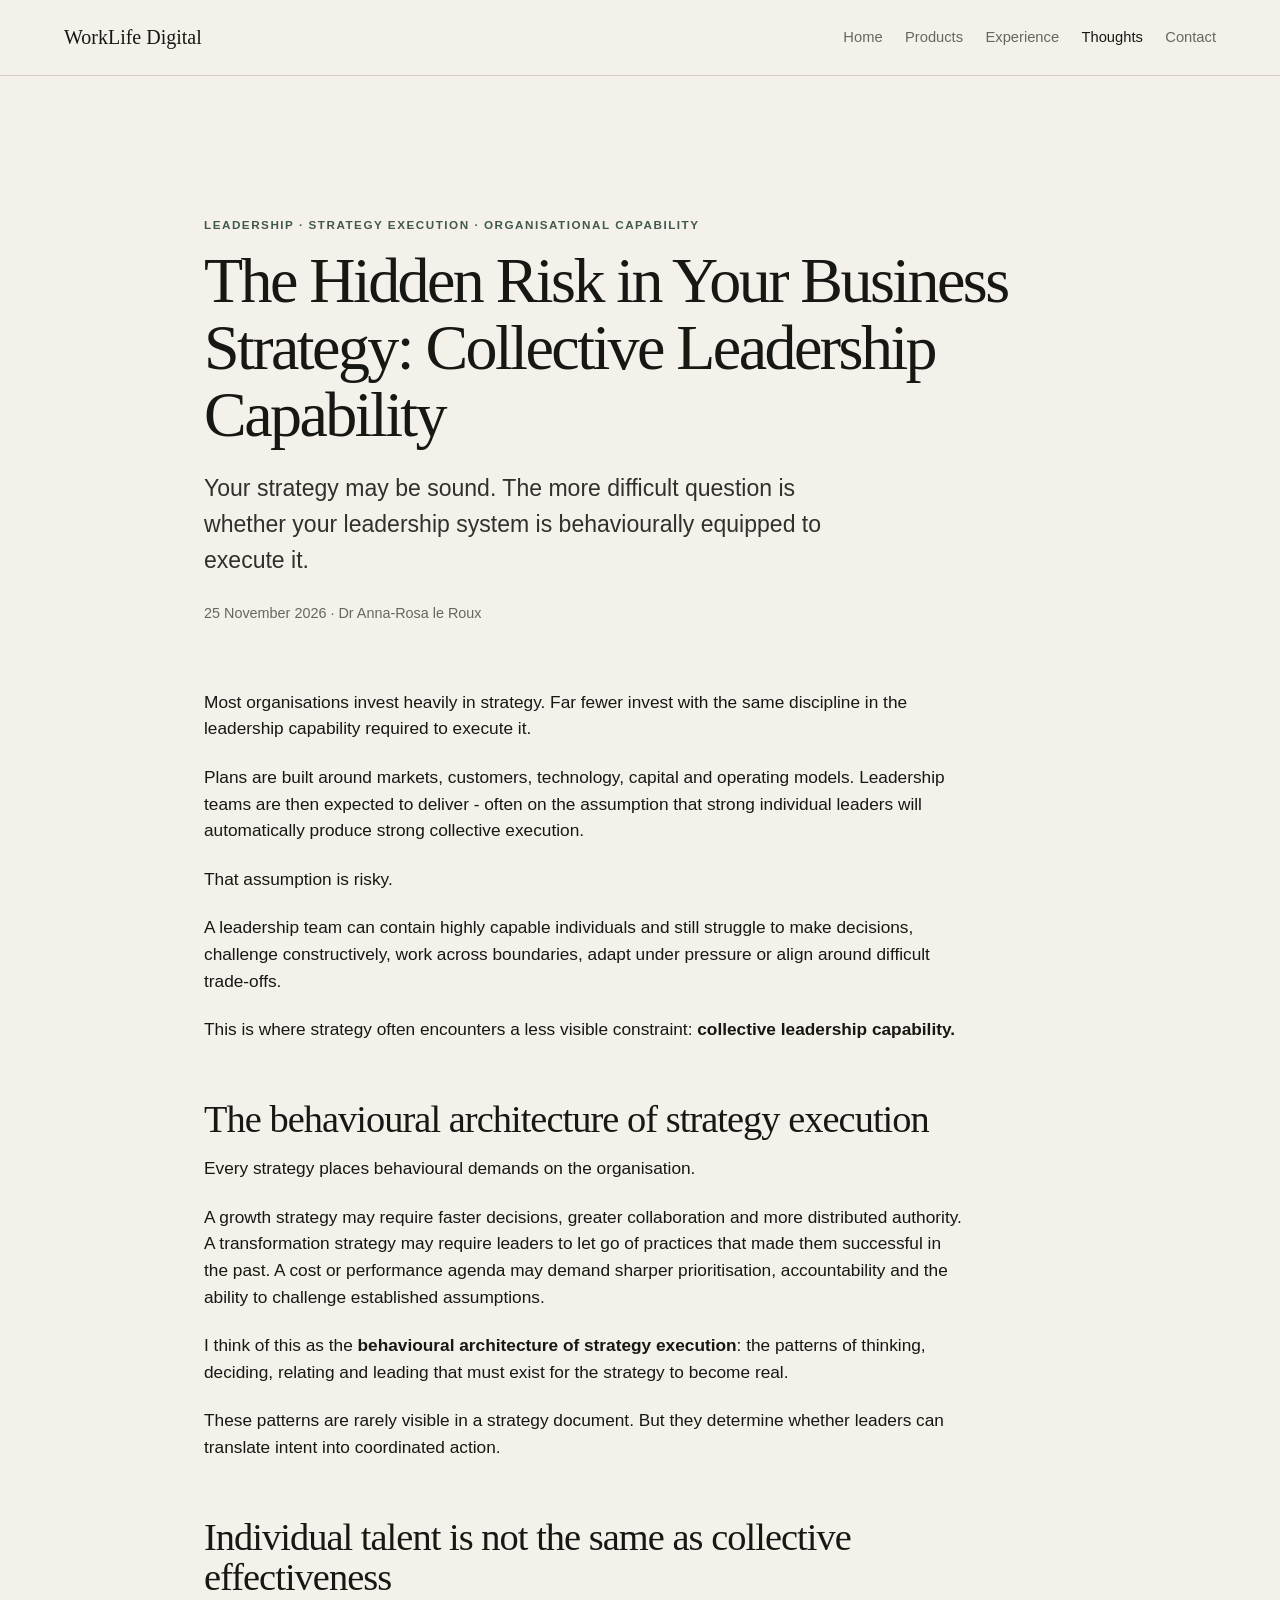
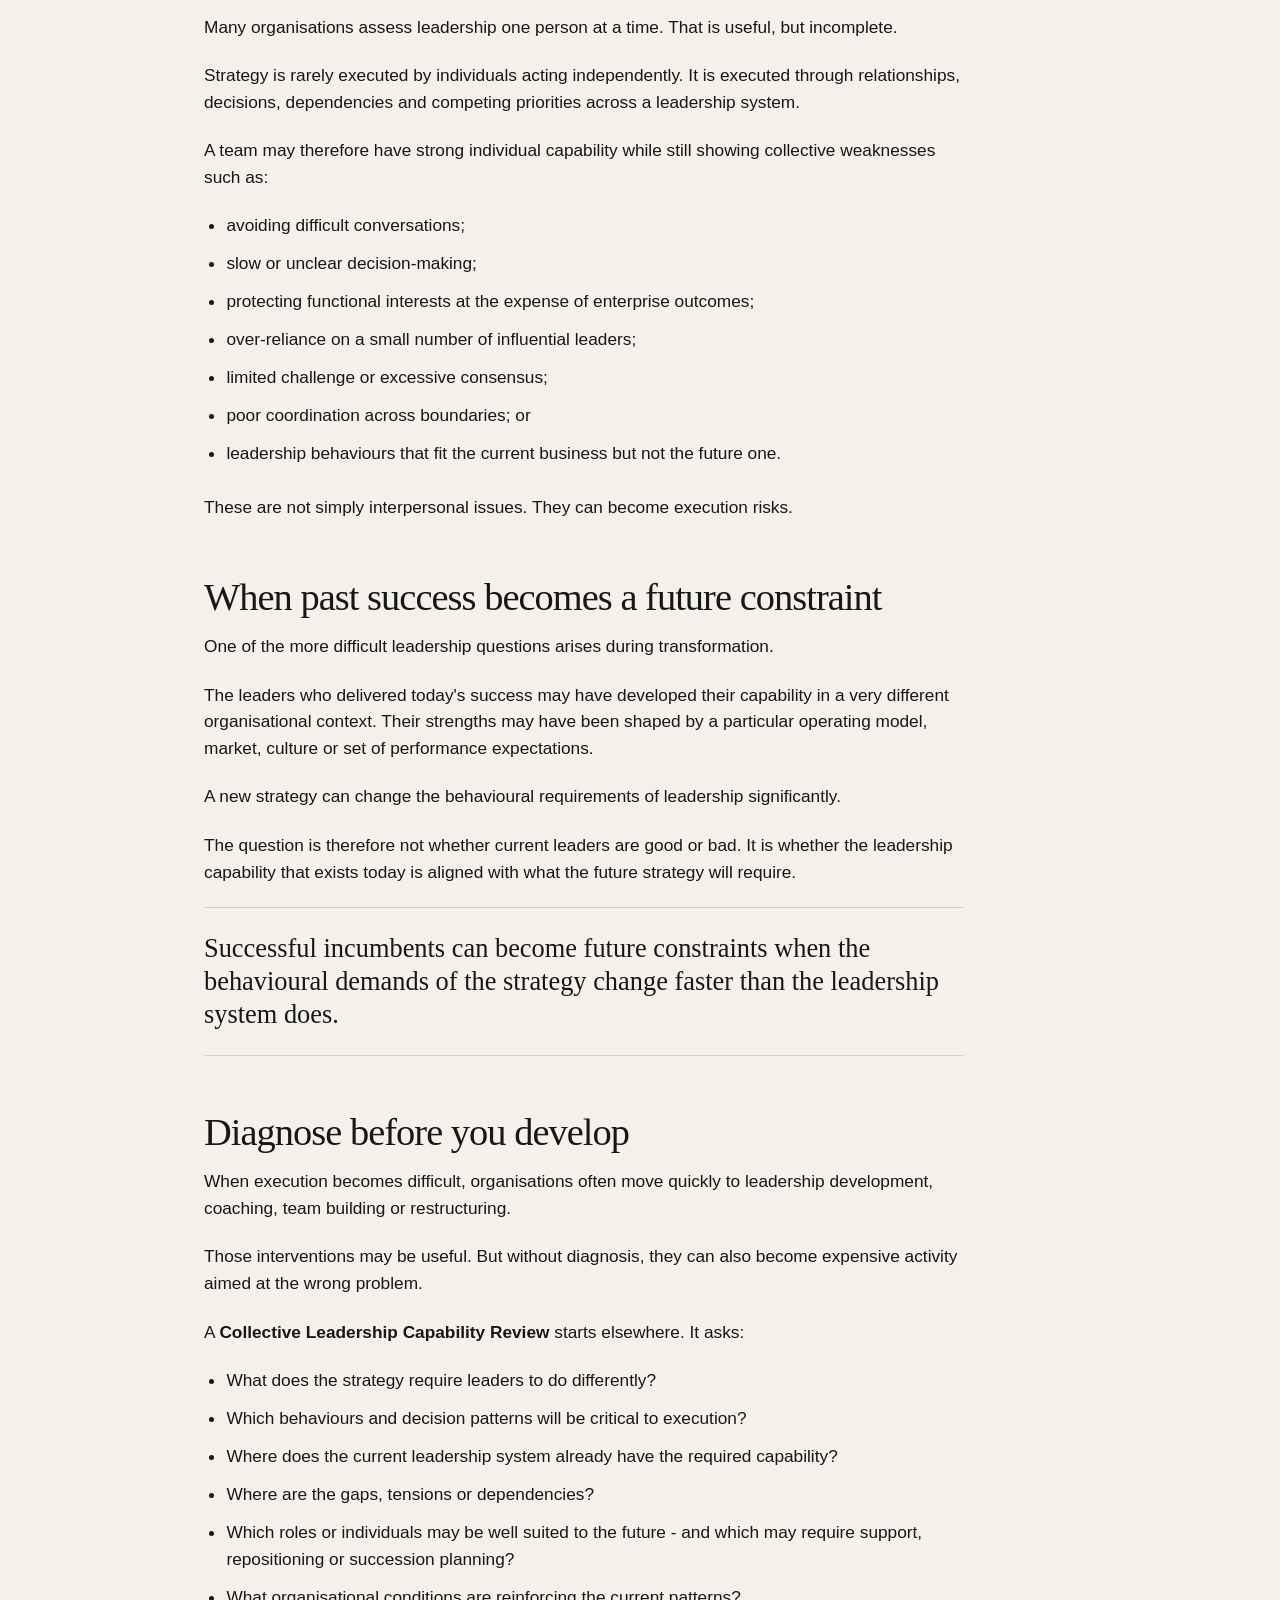
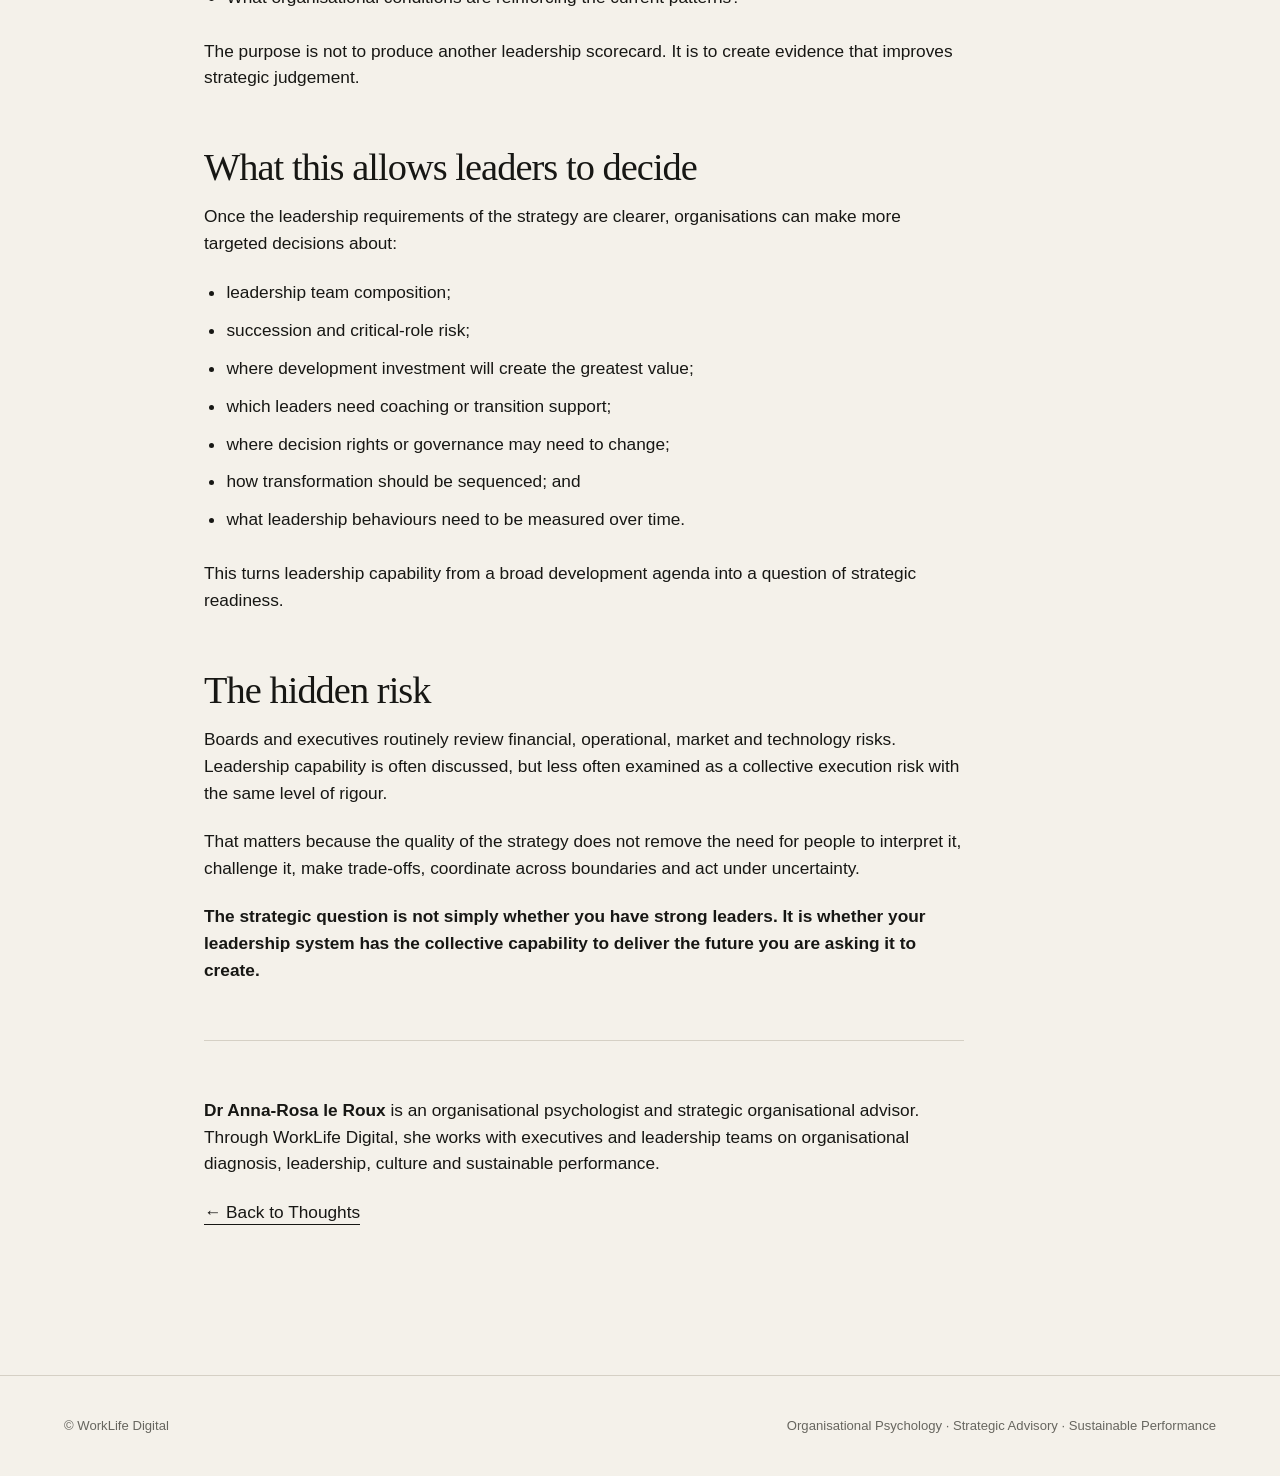
==== collective-leadership-capability.html @ aaa48ad4 "Publish collective leadership capability article" ====
<!doctype html>
<html lang="en">
<head>
  <meta charset="utf-8">
  <meta name="viewport" content="width=device-width,initial-scale=1">
  <meta name="description" content="Why collective leadership capability is a hidden risk in strategy execution, and how leaders can diagnose behavioural readiness before investing in interventions.">
  <title>The Hidden Risk in Your Business Strategy: Collective Leadership Capability | WorkLife Digital</title>
  <link rel="stylesheet" href="styles.css?v=20261003-3">
</head>
<body>
<header class="site-header"><a class="brand" href="index.html">WorkLife Digital</a><nav aria-label="Primary"><a href="index.html">Home</a><a href="products.html">Products</a><a href="references.html">Experience</a><a class="active" href="thoughts.html">Thoughts</a><a href="contact.html">Contact</a></nav></header>

<main>
<article class="article-page">
  <header class="article-header">
    <p class="eyebrow">Leadership · Strategy Execution · Organisational Capability</p>
    <h1>The Hidden Risk in Your Business Strategy: Collective Leadership Capability</h1>
    <p class="lead">Your strategy may be sound. The more difficult question is whether your leadership system is behaviourally equipped to execute it.</p>
    <p class="article-meta">25 November 2026 · Dr Anna-Rosa le Roux</p>
  </header>

  <div class="article-body">
    <p>Most organisations invest heavily in strategy. Far fewer invest with the same discipline in the leadership capability required to execute it.</p>

    <p>Plans are built around markets, customers, technology, capital and operating models. Leadership teams are then expected to deliver - often on the assumption that strong individual leaders will automatically produce strong collective execution.</p>

    <p>That assumption is risky.</p>

    <p>A leadership team can contain highly capable individuals and still struggle to make decisions, challenge constructively, work across boundaries, adapt under pressure or align around difficult trade-offs.</p>

    <p>This is where strategy often encounters a less visible constraint: <strong>collective leadership capability.</strong></p>

    <h2>The behavioural architecture of strategy execution</h2>

    <p>Every strategy places behavioural demands on the organisation.</p>

    <p>A growth strategy may require faster decisions, greater collaboration and more distributed authority. A transformation strategy may require leaders to let go of practices that made them successful in the past. A cost or performance agenda may demand sharper prioritisation, accountability and the ability to challenge established assumptions.</p>

    <p>I think of this as the <strong>behavioural architecture of strategy execution</strong>: the patterns of thinking, deciding, relating and leading that must exist for the strategy to become real.</p>

    <p>These patterns are rarely visible in a strategy document. But they determine whether leaders can translate intent into coordinated action.</p>

    <h2>Individual talent is not the same as collective effectiveness</h2>

    <p>Many organisations assess leadership one person at a time. That is useful, but incomplete.</p>

    <p>Strategy is rarely executed by individuals acting independently. It is executed through relationships, decisions, dependencies and competing priorities across a leadership system.</p>

    <p>A team may therefore have strong individual capability while still showing collective weaknesses such as:</p>

    <ul>
      <li>avoiding difficult conversations;</li>
      <li>slow or unclear decision-making;</li>
      <li>protecting functional interests at the expense of enterprise outcomes;</li>
      <li>over-reliance on a small number of influential leaders;</li>
      <li>limited challenge or excessive consensus;</li>
      <li>poor coordination across boundaries; or</li>
      <li>leadership behaviours that fit the current business but not the future one.</li>
    </ul>

    <p>These are not simply interpersonal issues. They can become execution risks.</p>

    <h2>When past success becomes a future constraint</h2>

    <p>One of the more difficult leadership questions arises during transformation.</p>

    <p>The leaders who delivered today's success may have developed their capability in a very different organisational context. Their strengths may have been shaped by a particular operating model, market, culture or set of performance expectations.</p>

    <p>A new strategy can change the behavioural requirements of leadership significantly.</p>

    <p>The question is therefore not whether current leaders are good or bad. It is whether the leadership capability that exists today is aligned with what the future strategy will require.</p>

    <p class="pull-quote">Successful incumbents can become future constraints when the behavioural demands of the strategy change faster than the leadership system does.</p>

    <h2>Diagnose before you develop</h2>

    <p>When execution becomes difficult, organisations often move quickly to leadership development, coaching, team building or restructuring.</p>

    <p>Those interventions may be useful. But without diagnosis, they can also become expensive activity aimed at the wrong problem.</p>

    <p>A <strong>Collective Leadership Capability Review</strong> starts elsewhere. It asks:</p>

    <ul>
      <li>What does the strategy require leaders to do differently?</li>
      <li>Which behaviours and decision patterns will be critical to execution?</li>
      <li>Where does the current leadership system already have the required capability?</li>
      <li>Where are the gaps, tensions or dependencies?</li>
      <li>Which roles or individuals may be well suited to the future - and which may require support, repositioning or succession planning?</li>
      <li>What organisational conditions are reinforcing the current patterns?</li>
    </ul>

    <p>The purpose is not to produce another leadership scorecard. It is to create evidence that improves strategic judgement.</p>

    <h2>What this allows leaders to decide</h2>

    <p>Once the leadership requirements of the strategy are clearer, organisations can make more targeted decisions about:</p>

    <ul>
      <li>leadership team composition;</li>
      <li>succession and critical-role risk;</li>
      <li>where development investment will create the greatest value;</li>
      <li>which leaders need coaching or transition support;</li>
      <li>where decision rights or governance may need to change;</li>
      <li>how transformation should be sequenced; and</li>
      <li>what leadership behaviours need to be measured over time.</li>
    </ul>

    <p>This turns leadership capability from a broad development agenda into a question of strategic readiness.</p>

    <h2>The hidden risk</h2>

    <p>Boards and executives routinely review financial, operational, market and technology risks. Leadership capability is often discussed, but less often examined as a collective execution risk with the same level of rigour.</p>

    <p>That matters because the quality of the strategy does not remove the need for people to interpret it, challenge it, make trade-offs, coordinate across boundaries and act under uncertainty.</p>

    <p><strong>The strategic question is not simply whether you have strong leaders. It is whether your leadership system has the collective capability to deliver the future you are asking it to create.</strong></p>

    <hr>

    <p><strong>Dr Anna-Rosa le Roux</strong> is an organisational psychologist and strategic organisational advisor. Through WorkLife Digital, she works with executives and leadership teams on organisational diagnosis, leadership, culture and sustainable performance.</p>

    <p><a class="text-link" href="thoughts.html">← Back to Thoughts</a></p>
  </div>
</article>
</main>

<footer><span>© WorkLife Digital</span><span>Organisational Psychology · Strategic Advisory · Sustainable Performance</span></footer>
</body>
</html>
---- styles.css ----
:root{
  --paper:#f4f1ea;
  --ink:#171714;
  --muted:#67665f;
  --line:#d5d0c5;
  --accent:#42584d;
  --white:#fff;
}
*{box-sizing:border-box}
html{scroll-behavior:smooth}
body{margin:0;background:var(--paper);color:var(--ink);font-family:Arial,Helvetica,sans-serif;line-height:1.55}
a{color:inherit}
.site-header{height:76px;display:flex;align-items:center;justify-content:space-between;padding:0 5vw;border-bottom:1px solid var(--line);position:sticky;top:0;background:rgba(244,241,234,.96);backdrop-filter:blur(10px);z-index:10}
.brand{text-decoration:none;font-family:Georgia,"Times New Roman",serif;font-size:1.25rem}
nav{display:flex;gap:1.4rem}
nav a{text-decoration:none;color:var(--muted);font-size:.92rem}
nav a.active,nav a:hover{color:var(--ink)}
main{max-width:1440px;margin:auto}
.hero{min-height:72vh;display:grid;grid-template-columns:1.05fr .95fr}
.hero-copy{padding:10vw 7vw 8vw 5vw;display:flex;flex-direction:column;justify-content:center}
.hero-image{min-height:560px;overflow:hidden;background:#e8e4da}.hero-image img{width:100%;height:100%;min-height:560px;display:block;object-fit:cover;object-position:center}
h1,h2,h3{font-family:Georgia,"Times New Roman",serif;font-weight:400;line-height:1.05;margin:.2em 0}
h1{font-size:clamp(3rem,6vw,6.3rem);letter-spacing:-.04em}
h2{font-size:clamp(2rem,4vw,4rem);letter-spacing:-.025em}
h3{font-size:1.6rem}
.eyebrow{text-transform:uppercase;letter-spacing:.13em;font-size:.73rem;font-weight:700;color:var(--accent)}
.lead{font-size:clamp(1.1rem,1.8vw,1.45rem);max-width:42rem;color:#30302c}
.lead.small{font-size:1.25rem}
.actions{display:flex;align-items:center;gap:1.6rem;margin-top:2rem}
.button{display:inline-block;text-decoration:none;background:var(--ink);color:var(--white);padding:.9rem 1.25rem;border-radius:2px}
.button.light{background:var(--white);color:var(--ink)}
.text-link{text-decoration:none;border-bottom:1px solid currentColor;padding-bottom:.12rem}
.section{padding:7rem 5vw;border-top:1px solid var(--line)}
.balance,.profile{display:grid;grid-template-columns:1fr 1fr;gap:8vw;align-items:start}
.balance>p,.profile>div:last-child{max-width:42rem;font-size:1.08rem}
.three-up{display:grid;grid-template-columns:repeat(3,1fr);gap:0;padding-top:0}
.three-up article{padding:3rem 3rem 1rem 0;border-top:1px solid var(--ink)}
.three-up article+article{padding-left:3rem;border-left:1px solid var(--line)}
.three-up span{font-size:.72rem;color:var(--muted)}
.three-up p{color:var(--muted);max-width:24rem}
.cta{background:var(--accent);color:var(--white);min-height:360px;display:flex;flex-direction:column;align-items:flex-start;justify-content:center}
.cta .eyebrow{color:#dce4df}
.cta h2{max-width:760px;margin-bottom:2rem}
.page-intro{padding:9rem 5vw 5rem;max-width:900px}
.page-intro p:last-child{max-width:700px}
.list{padding:0 5vw 7rem}
.list article{display:grid;grid-template-columns:220px 1fr;gap:2rem;padding:2rem 0;border-top:1px solid var(--line)}
.list article:last-child{border-bottom:1px solid var(--line)}
.list .meta{color:var(--muted);font-size:.9rem}
.product-logo{width:220px;height:auto;display:block;margin:0 0 1rem;background:#fff}
.placeholder{color:var(--muted);font-style:italic}
.contact-card{margin:0 5vw 8rem;padding:4rem;background:var(--white);max-width:760px}
.contact-card p{max-width:580px}
footer{display:flex;justify-content:space-between;gap:2rem;padding:2.5rem 5vw;color:var(--muted);font-size:.82rem;border-top:1px solid var(--line)}
@media(max-width:800px){
  .site-header{height:auto;min-height:70px;align-items:flex-start;padding-top:1rem;padding-bottom:1rem;gap:1rem}
  nav{gap:.8rem;flex-wrap:wrap;justify-content:flex-end}
  .hero{grid-template-columns:1fr}.hero-copy{padding:7rem 5vw 4rem}.hero-image{min-height:45vh}
  .balance,.profile,.three-up{grid-template-columns:1fr}
  .three-up article,.three-up article+article{padding:2rem 0;border-left:0}
  .list article{grid-template-columns:1fr;gap:.5rem}
  footer{flex-direction:column}
}
.career-grid{display:grid;grid-template-columns:repeat(2,minmax(0,1fr));gap:1px;background:var(--line);margin-top:3rem;border:1px solid var(--line)}
.career-grid article{background:var(--paper);padding:2rem}.career-grid p,.product-note{color:var(--muted)}
@media(max-width:800px){.career-grid{grid-template-columns:1fr}}


.four-grid{display:grid;grid-template-columns:repeat(4,minmax(0,1fr));gap:0;padding-top:0}
.four-grid article{padding:2.5rem 2rem 2rem;border-top:1px solid var(--ink)}
.four-grid article:first-child{padding-left:0}
.four-grid article+article{border-left:1px solid var(--line)}
.four-grid span{font-size:.72rem;color:var(--muted)}
.four-grid p{color:var(--muted);max-width:22rem}
.four-grid .service-label{margin-top:1.25rem;color:var(--accent);font-size:.72rem;font-weight:700;letter-spacing:.11em;text-transform:uppercase}
@media(max-width:1000px){
  .four-grid{grid-template-columns:repeat(2,minmax(0,1fr))}
  .four-grid article:nth-child(3){border-left:0}
  .four-grid article:nth-child(n+3){border-top:1px solid var(--line)}
}
@media(max-width:640px){
  .four-grid{grid-template-columns:1fr}
  .four-grid article,.four-grid article+article{padding:2rem 0;border-left:0}
}


.article-page{max-width:1000px;margin:0 auto;padding:8rem 5vw}
.article-header{max-width:900px;margin-bottom:4rem}
.article-header h1{font-size:clamp(2.8rem,5vw,5.3rem)}
.article-meta{margin-top:1.5rem;color:var(--muted);font-size:.9rem}
.article-body{max-width:760px;font-size:1.08rem}
.article-body h2{font-size:clamp(1.8rem,3vw,2.8rem);margin-top:3.5rem;margin-bottom:1rem}
.article-body p{margin:0 0 1.35rem}
.article-body ul{margin:0 0 1.7rem;padding-left:1.4rem}
.article-body li{margin-bottom:.7rem}
.article-note{color:var(--muted);padding-bottom:1.5rem;border-bottom:1px solid var(--line)}
.pull-quote{font-family:Georgia,"Times New Roman",serif;font-size:1.65rem;line-height:1.25;padding:1.5rem 0;border-top:1px solid var(--line);border-bottom:1px solid var(--line)}
.article-body hr{border:0;border-top:1px solid var(--line);margin:3.5rem 0}
@media(max-width:800px){.article-page{padding:6rem 5vw}.article-header{margin-bottom:3rem}}


.data-table-wrap{overflow-x:auto;margin:2.5rem 0 3rem}
.data-table{width:100%;border-collapse:collapse;font-size:.92rem}
.data-table th,.data-table td{padding:.75rem .9rem;border-bottom:1px solid var(--line);text-align:left;vertical-align:top}
.data-table th{font-size:.72rem;text-transform:uppercase;letter-spacing:.08em;color:var(--accent)}
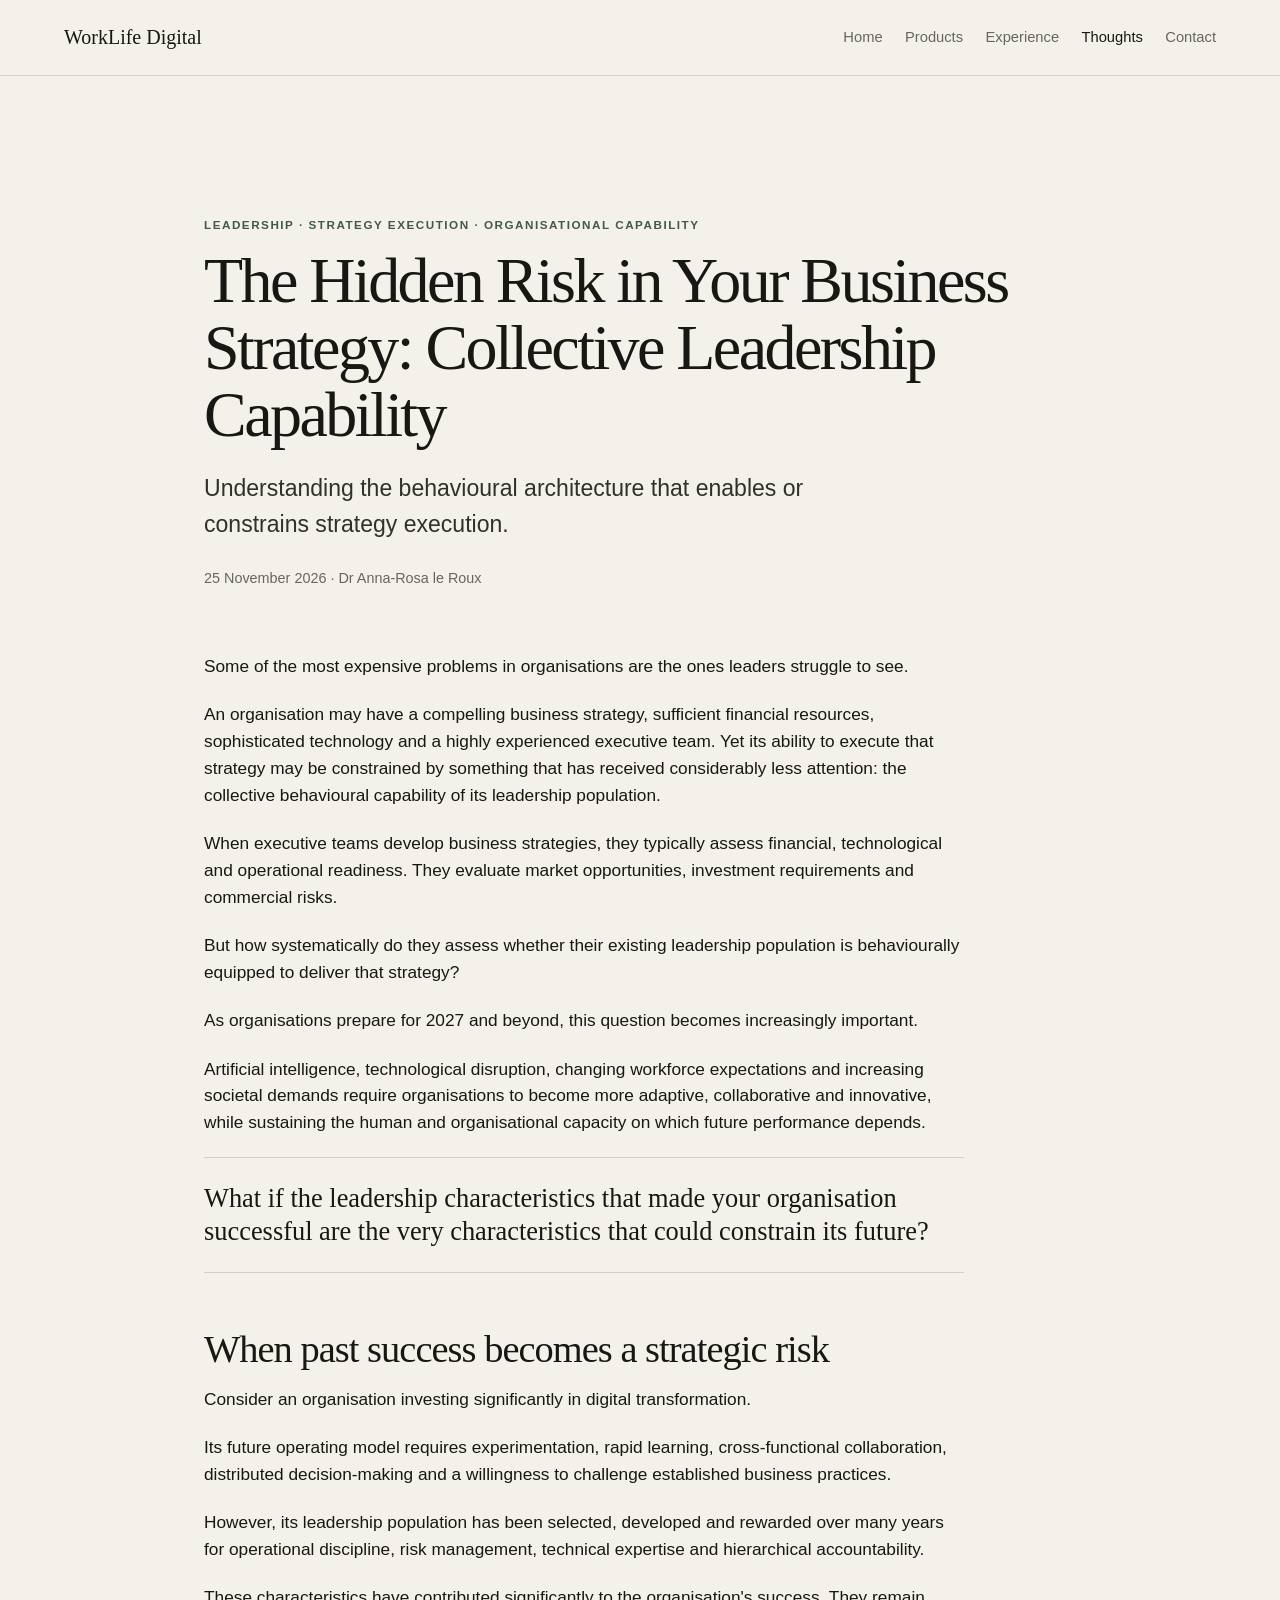
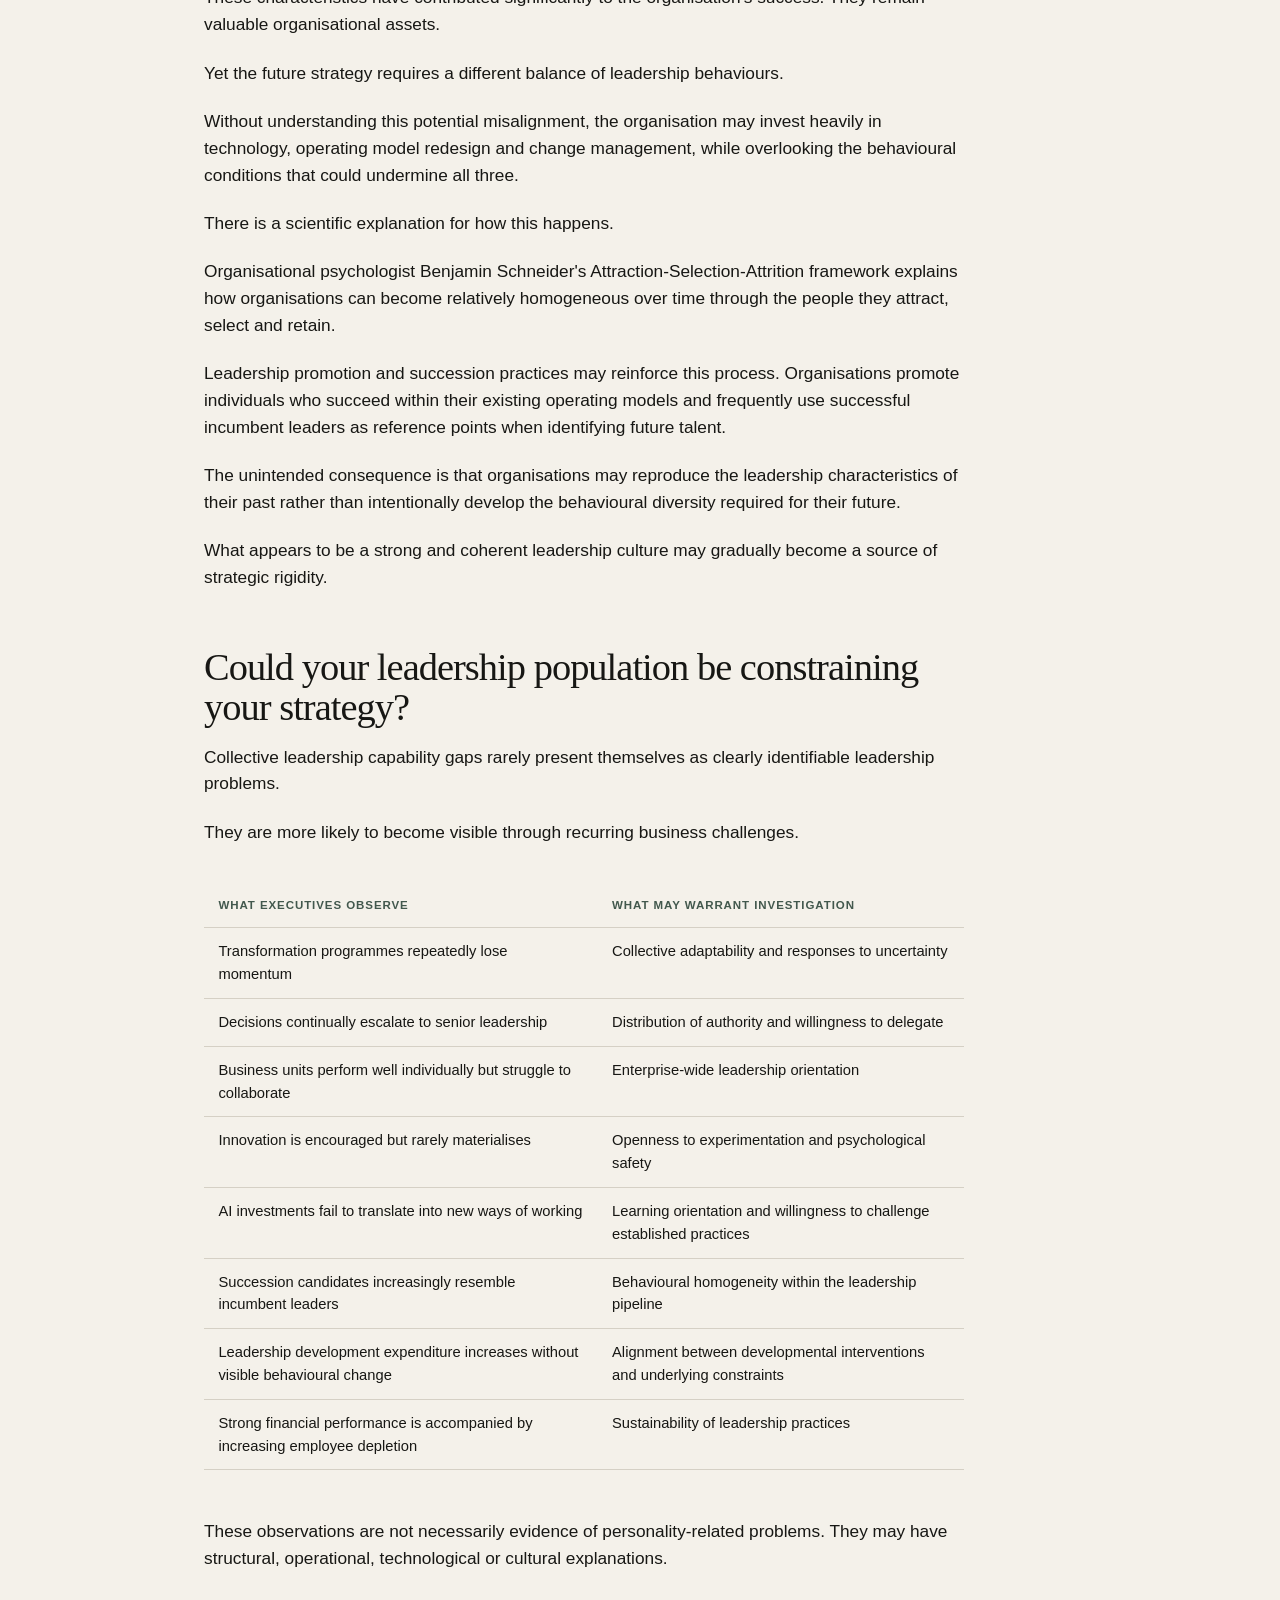
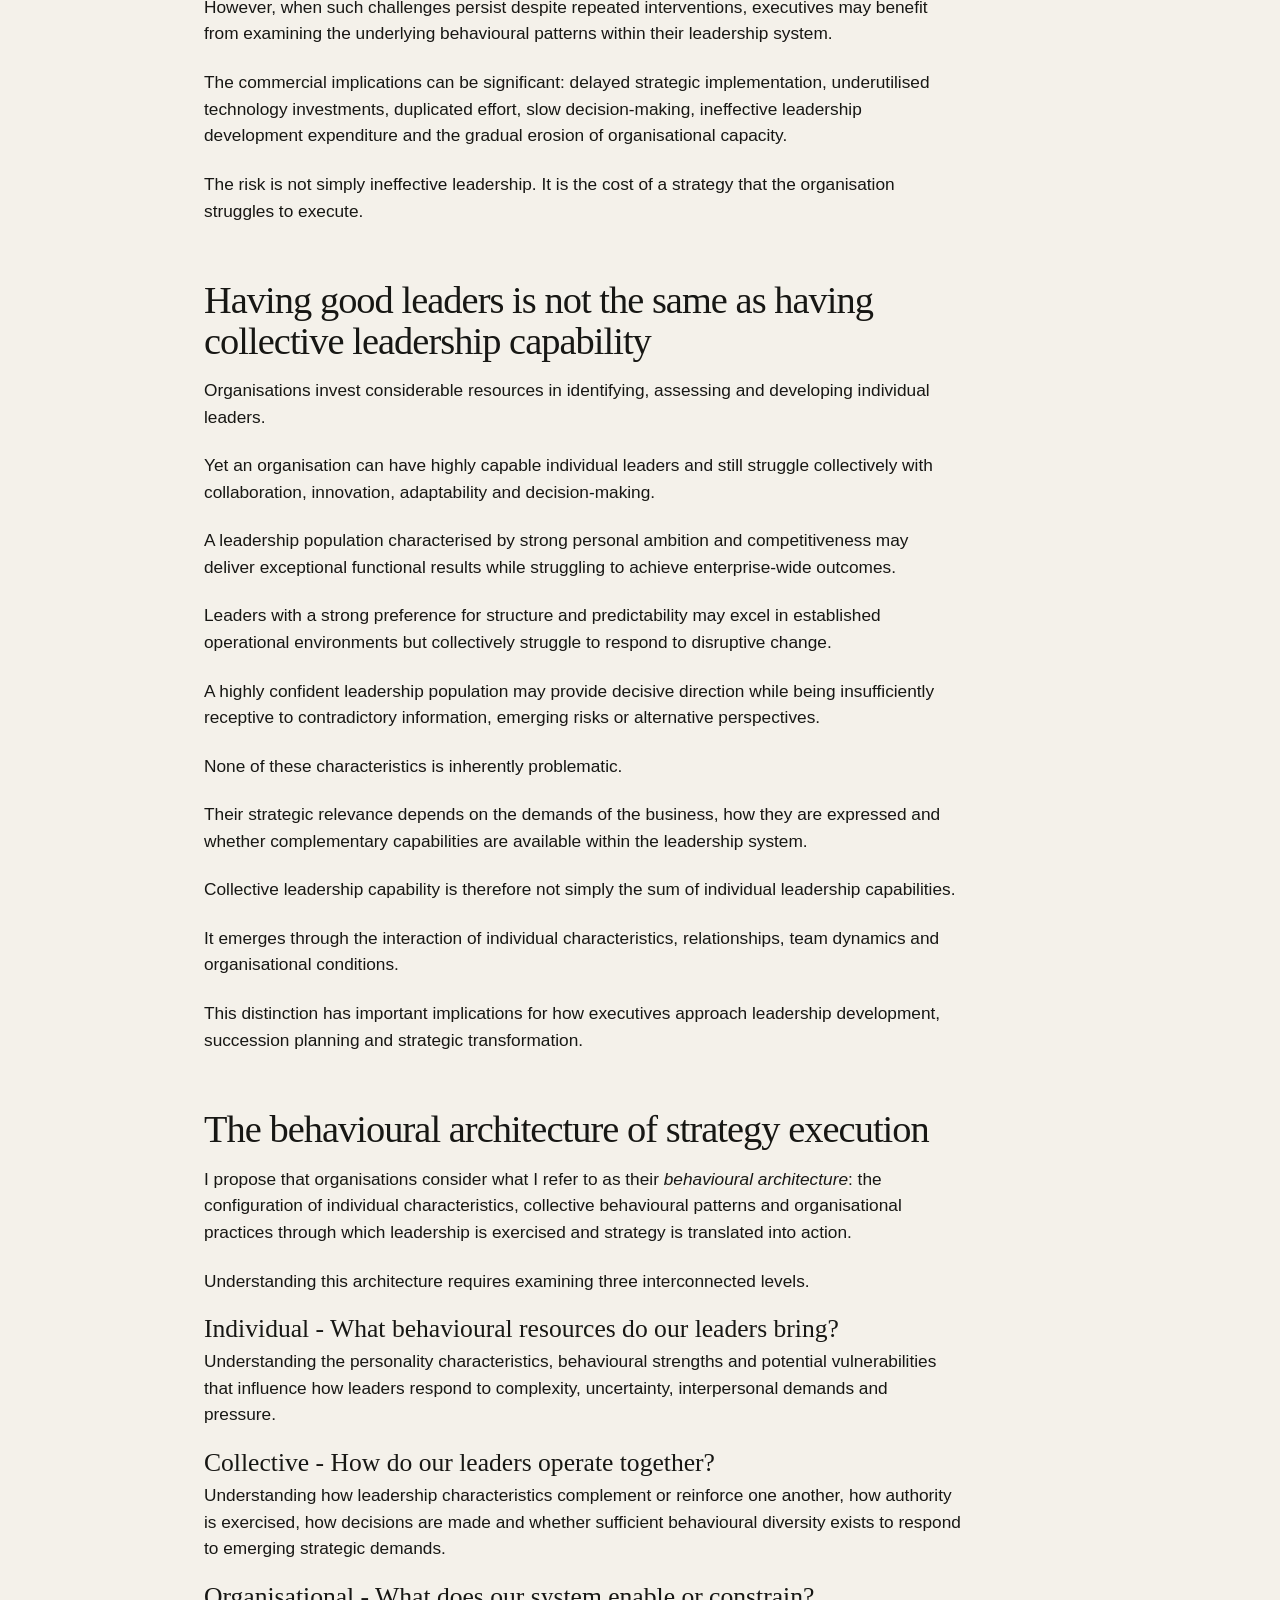
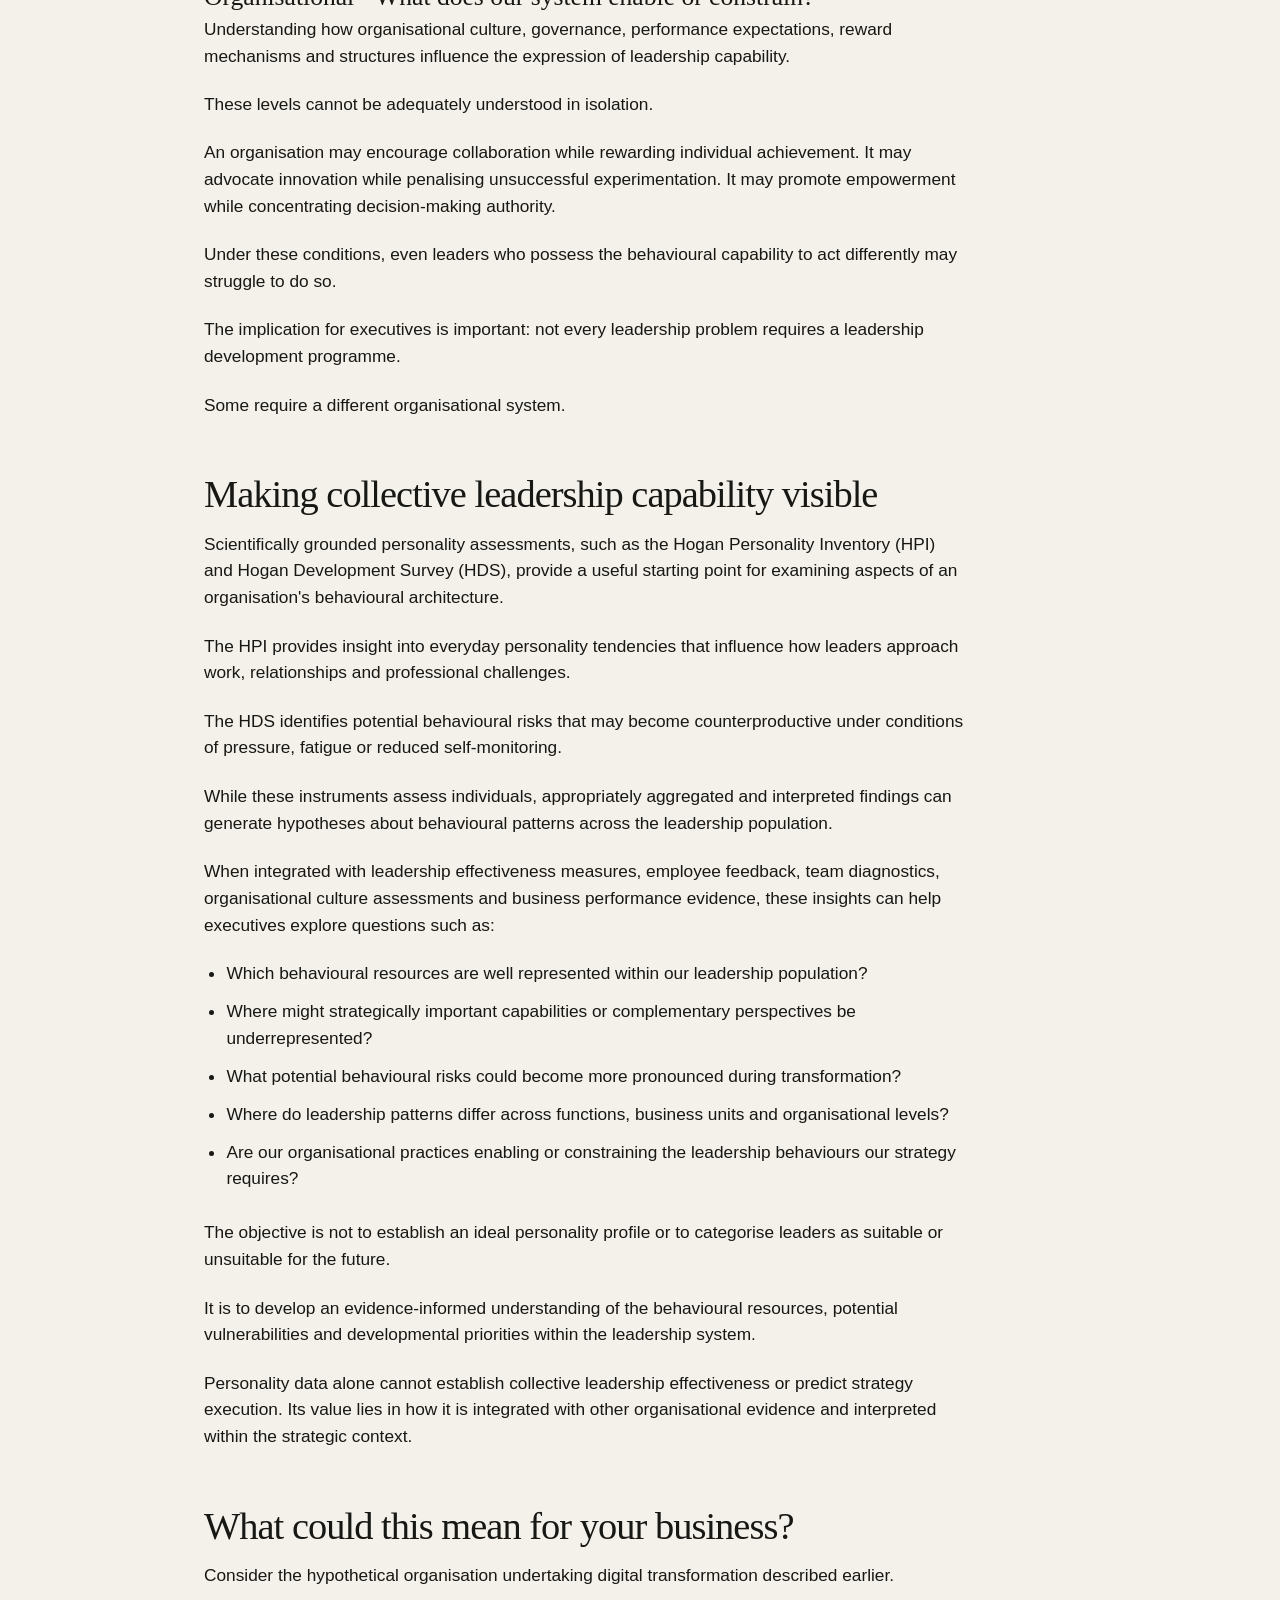
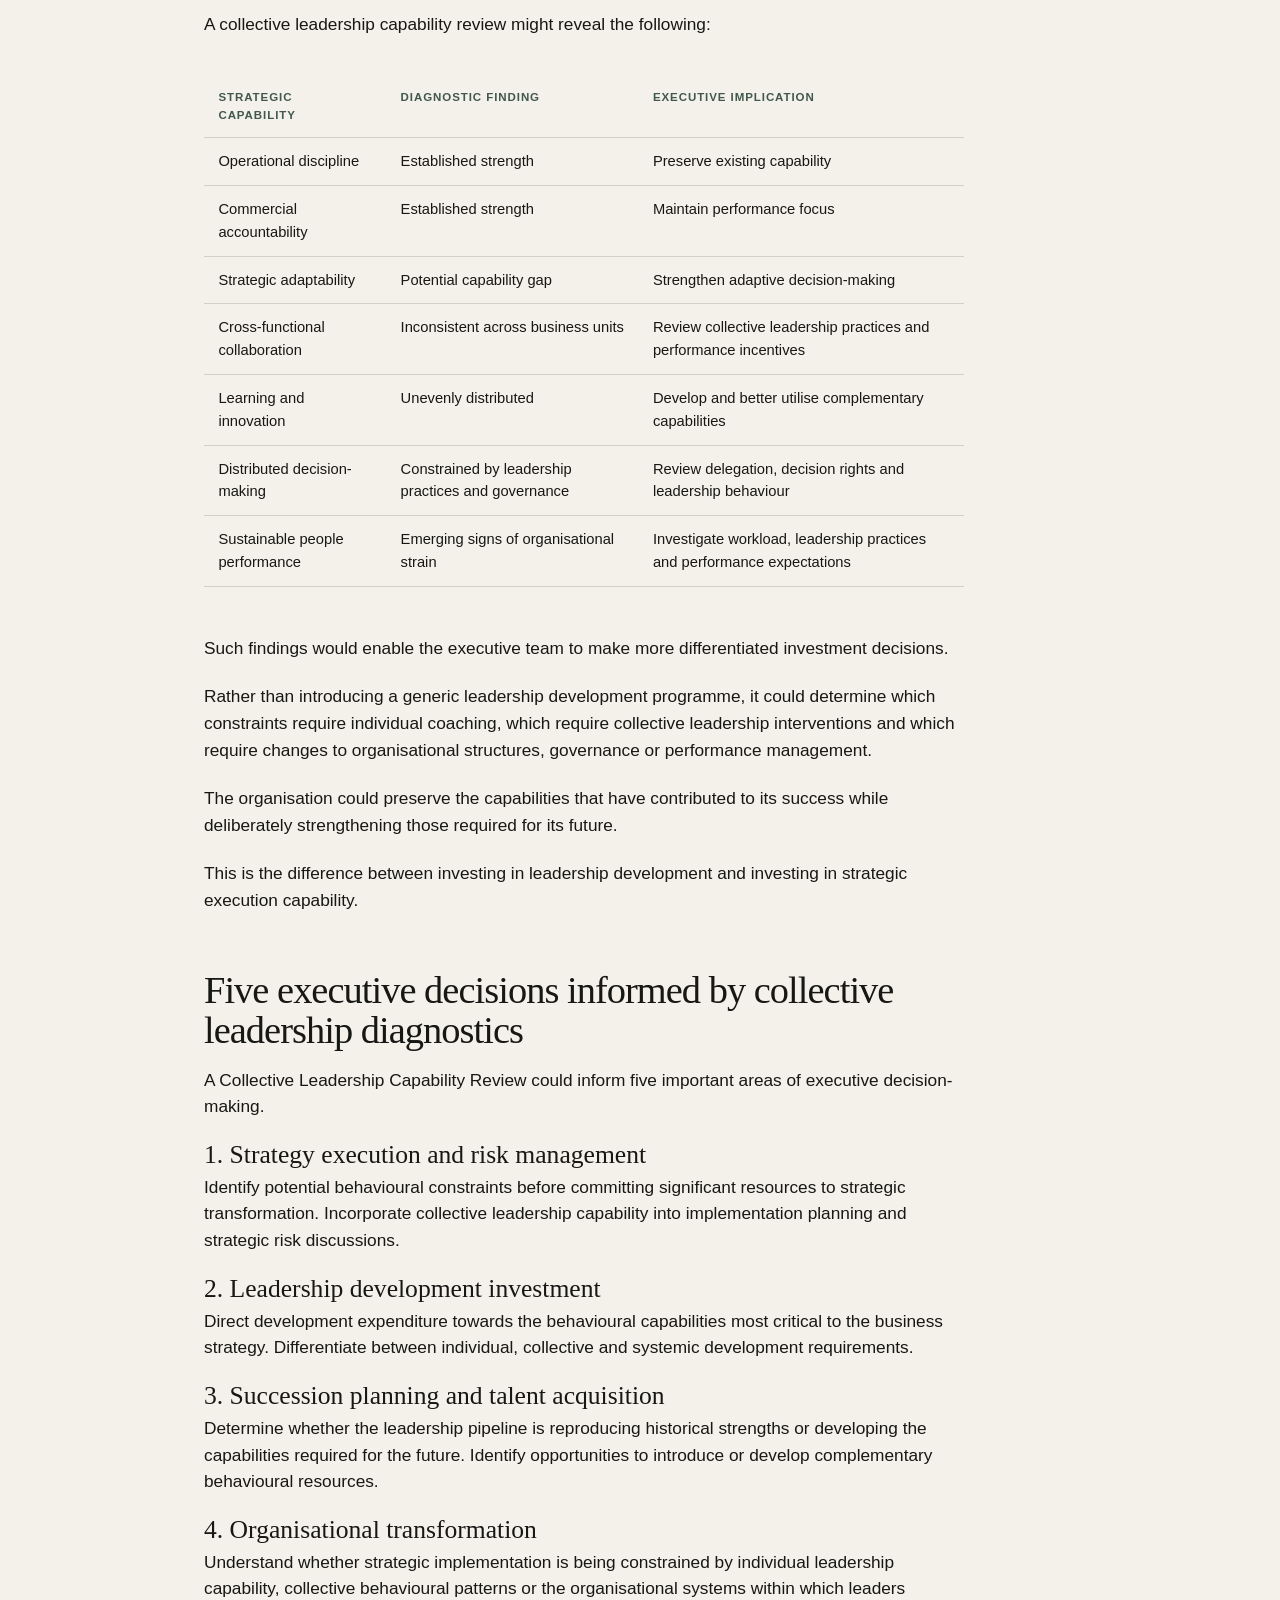
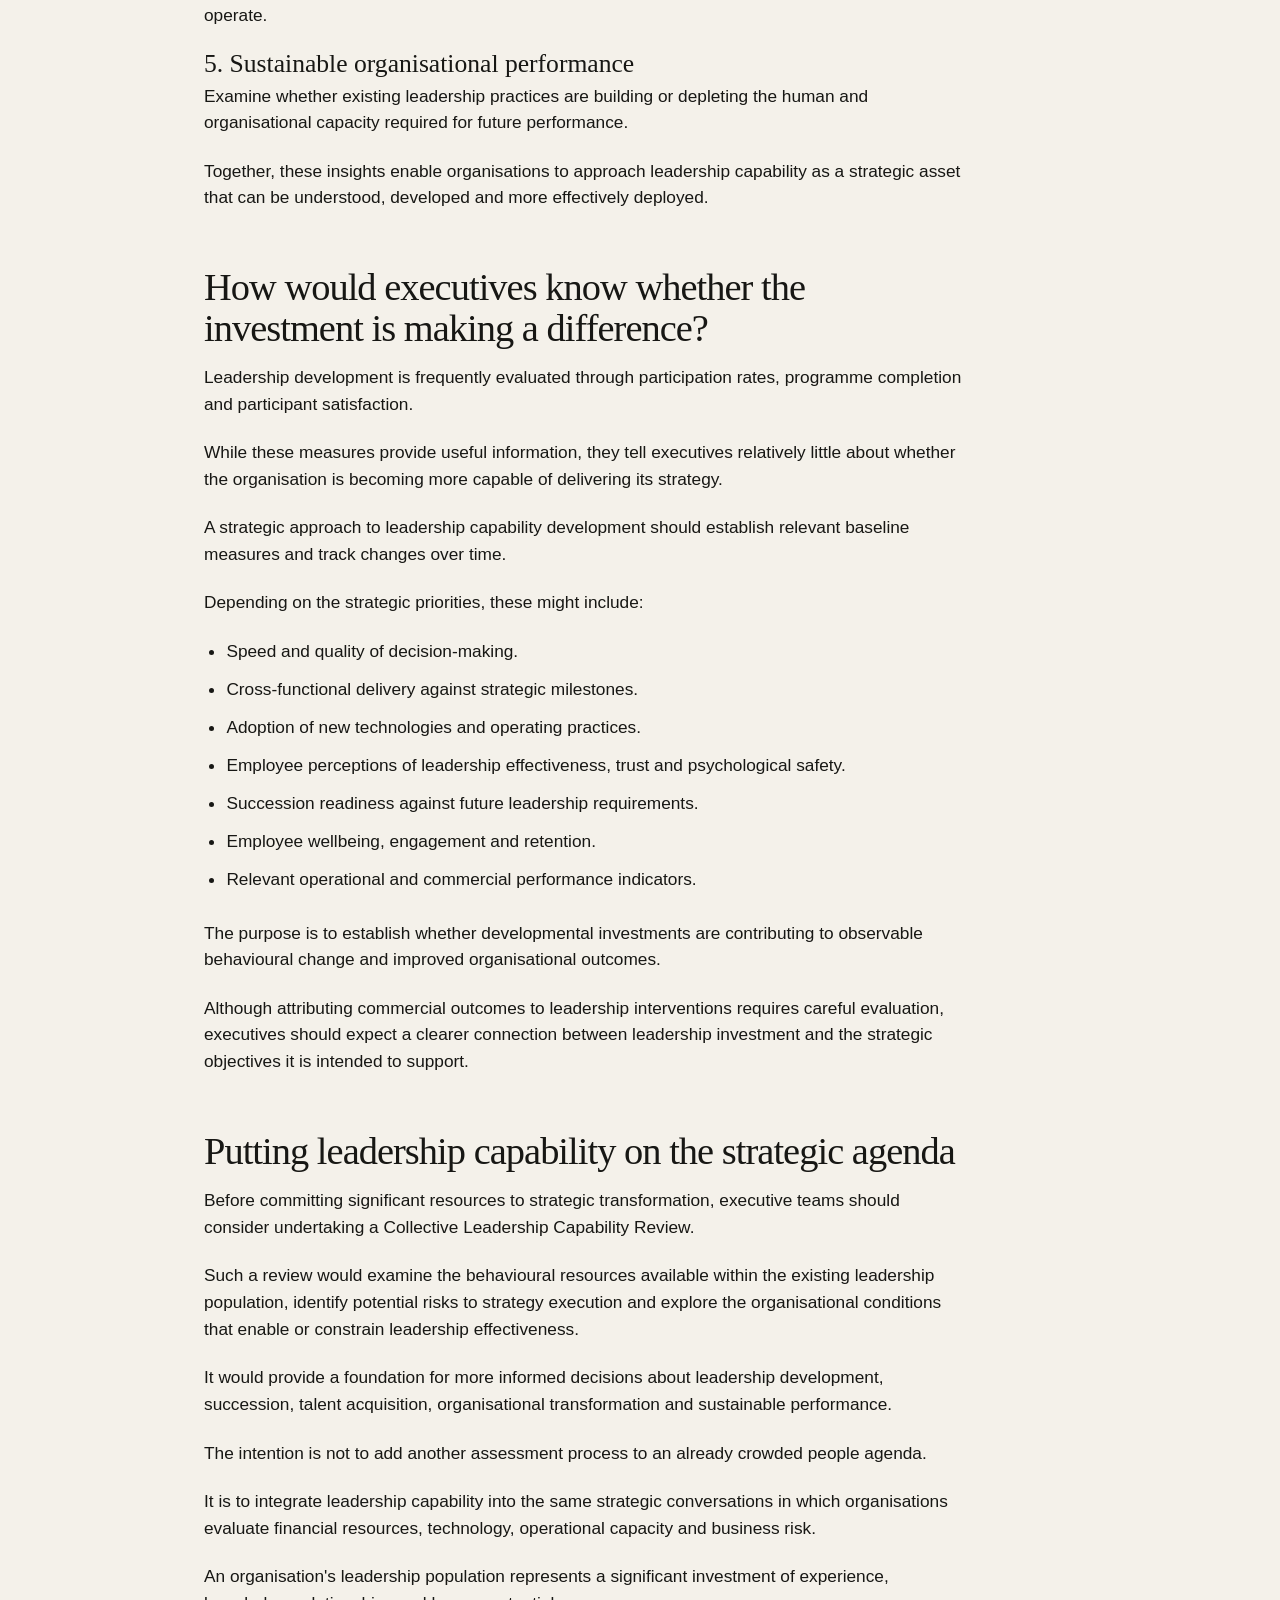
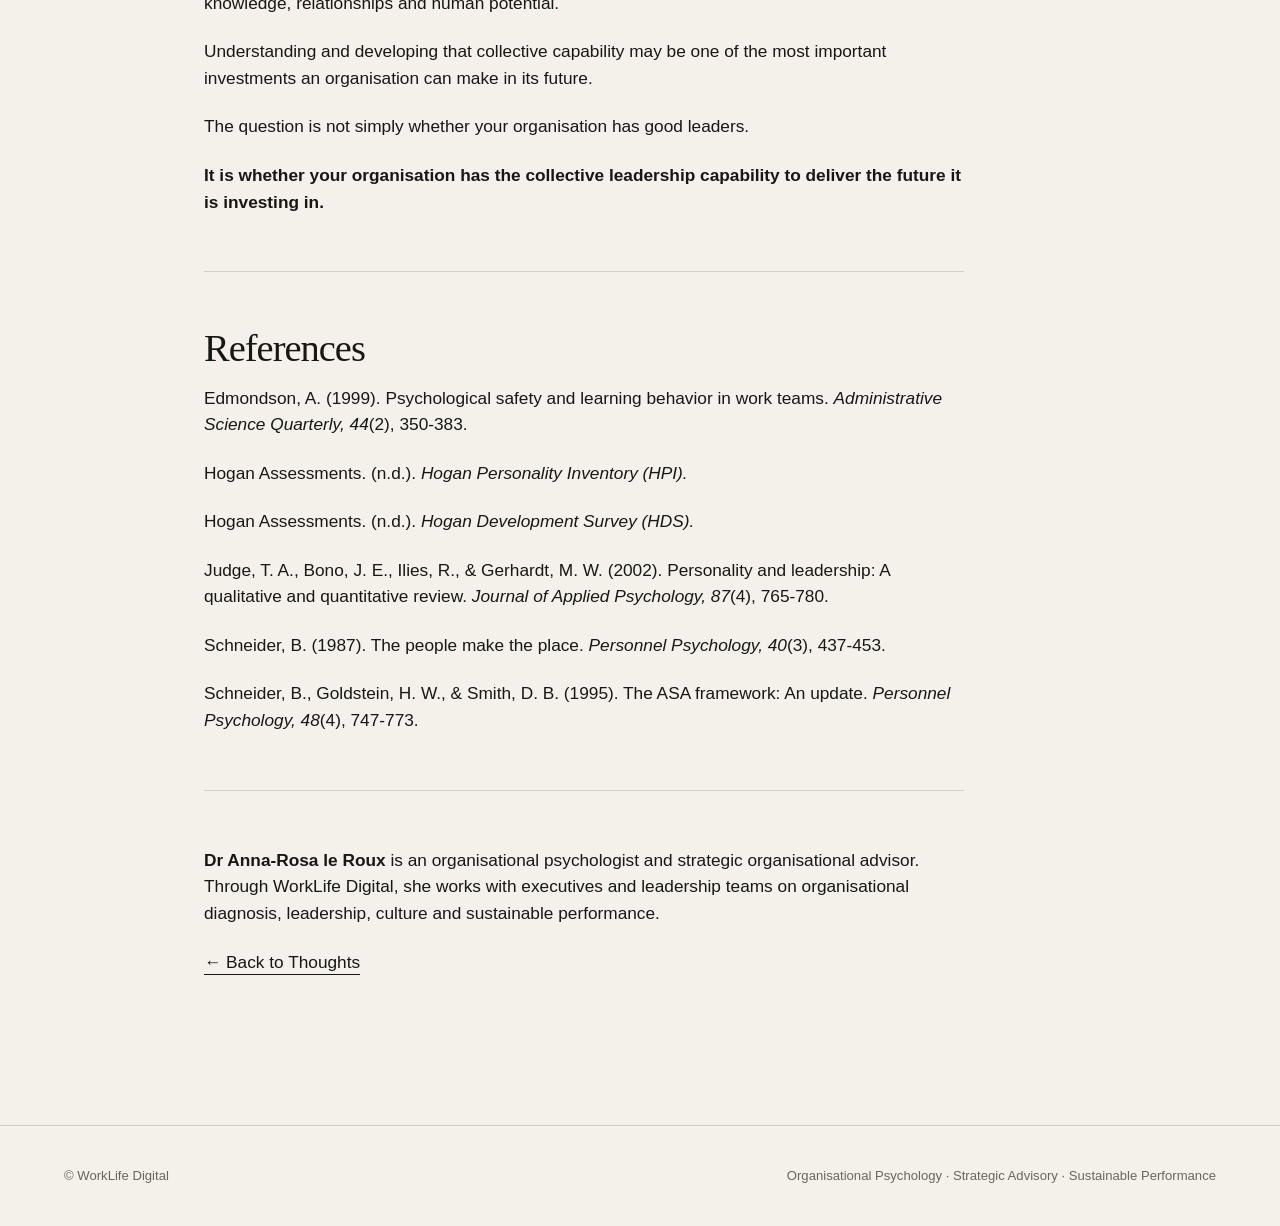
==== commit 63711397: "Restore full collective leadership capability article" ====
--- a/collective-leadership-capability.html
+++ b/collective-leadership-capability.html
@@ -3,7 +3,7 @@
 <head>
   <meta charset="utf-8">
   <meta name="viewport" content="width=device-width,initial-scale=1">
-  <meta name="description" content="Why collective leadership capability is a hidden risk in strategy execution, and how leaders can diagnose behavioural readiness before investing in interventions.">
+  <meta name="description" content="Understanding the behavioural architecture that enables or constrains strategy execution.">
   <title>The Hidden Risk in Your Business Strategy: Collective Leadership Capability | WorkLife Digital</title>
   <link rel="stylesheet" href="styles.css?v=20261003-3">
 </head>
@@ -15,105 +15,258 @@
   <header class="article-header">
     <p class="eyebrow">Leadership · Strategy Execution · Organisational Capability</p>
     <h1>The Hidden Risk in Your Business Strategy: Collective Leadership Capability</h1>
-    <p class="lead">Your strategy may be sound. The more difficult question is whether your leadership system is behaviourally equipped to execute it.</p>
+    <p class="lead">Understanding the behavioural architecture that enables or constrains strategy execution.</p>
     <p class="article-meta">25 November 2026 · Dr Anna-Rosa le Roux</p>
   </header>
 
   <div class="article-body">
-    <p>Most organisations invest heavily in strategy. Far fewer invest with the same discipline in the leadership capability required to execute it.</p>
-
-    <p>Plans are built around markets, customers, technology, capital and operating models. Leadership teams are then expected to deliver - often on the assumption that strong individual leaders will automatically produce strong collective execution.</p>
-
-    <p>That assumption is risky.</p>
-
-    <p>A leadership team can contain highly capable individuals and still struggle to make decisions, challenge constructively, work across boundaries, adapt under pressure or align around difficult trade-offs.</p>
-
-    <p>This is where strategy often encounters a less visible constraint: <strong>collective leadership capability.</strong></p>
+    <p>Some of the most expensive problems in organisations are the ones leaders struggle to see.</p>
+
+    <p>An organisation may have a compelling business strategy, sufficient financial resources, sophisticated technology and a highly experienced executive team. Yet its ability to execute that strategy may be constrained by something that has received considerably less attention: the collective behavioural capability of its leadership population.</p>
+
+    <p>When executive teams develop business strategies, they typically assess financial, technological and operational readiness. They evaluate market opportunities, investment requirements and commercial risks.</p>
+
+    <p>But how systematically do they assess whether their existing leadership population is behaviourally equipped to deliver that strategy?</p>
+
+    <p>As organisations prepare for 2027 and beyond, this question becomes increasingly important.</p>
+
+    <p>Artificial intelligence, technological disruption, changing workforce expectations and increasing societal demands require organisations to become more adaptive, collaborative and innovative, while sustaining the human and organisational capacity on which future performance depends.</p>
+
+    <p class="pull-quote">What if the leadership characteristics that made your organisation successful are the very characteristics that could constrain its future?</p>
+
+    <h2>When past success becomes a strategic risk</h2>
+
+    <p>Consider an organisation investing significantly in digital transformation.</p>
+
+    <p>Its future operating model requires experimentation, rapid learning, cross-functional collaboration, distributed decision-making and a willingness to challenge established business practices.</p>
+
+    <p>However, its leadership population has been selected, developed and rewarded over many years for operational discipline, risk management, technical expertise and hierarchical accountability.</p>
+
+    <p>These characteristics have contributed significantly to the organisation's success. They remain valuable organisational assets.</p>
+
+    <p>Yet the future strategy requires a different balance of leadership behaviours.</p>
+
+    <p>Without understanding this potential misalignment, the organisation may invest heavily in technology, operating model redesign and change management, while overlooking the behavioural conditions that could undermine all three.</p>
+
+    <p>There is a scientific explanation for how this happens.</p>
+
+    <p>Organisational psychologist Benjamin Schneider's Attraction-Selection-Attrition framework explains how organisations can become relatively homogeneous over time through the people they attract, select and retain.</p>
+
+    <p>Leadership promotion and succession practices may reinforce this process. Organisations promote individuals who succeed within their existing operating models and frequently use successful incumbent leaders as reference points when identifying future talent.</p>
+
+    <p>The unintended consequence is that organisations may reproduce the leadership characteristics of their past rather than intentionally develop the behavioural diversity required for their future.</p>
+
+    <p>What appears to be a strong and coherent leadership culture may gradually become a source of strategic rigidity.</p>
+
+    <h2>Could your leadership population be constraining your strategy?</h2>
+
+    <p>Collective leadership capability gaps rarely present themselves as clearly identifiable leadership problems.</p>
+
+    <p>They are more likely to become visible through recurring business challenges.</p>
+
+    <div class="data-table-wrap">
+      <table class="data-table">
+        <thead><tr><th>What executives observe</th><th>What may warrant investigation</th></tr></thead>
+        <tbody>
+          <tr><td>Transformation programmes repeatedly lose momentum</td><td>Collective adaptability and responses to uncertainty</td></tr>
+          <tr><td>Decisions continually escalate to senior leadership</td><td>Distribution of authority and willingness to delegate</td></tr>
+          <tr><td>Business units perform well individually but struggle to collaborate</td><td>Enterprise-wide leadership orientation</td></tr>
+          <tr><td>Innovation is encouraged but rarely materialises</td><td>Openness to experimentation and psychological safety</td></tr>
+          <tr><td>AI investments fail to translate into new ways of working</td><td>Learning orientation and willingness to challenge established practices</td></tr>
+          <tr><td>Succession candidates increasingly resemble incumbent leaders</td><td>Behavioural homogeneity within the leadership pipeline</td></tr>
+          <tr><td>Leadership development expenditure increases without visible behavioural change</td><td>Alignment between developmental interventions and underlying constraints</td></tr>
+          <tr><td>Strong financial performance is accompanied by increasing employee depletion</td><td>Sustainability of leadership practices</td></tr>
+        </tbody>
+      </table>
+    </div>
+
+    <p>These observations are not necessarily evidence of personality-related problems. They may have structural, operational, technological or cultural explanations.</p>
+
+    <p>However, when such challenges persist despite repeated interventions, executives may benefit from examining the underlying behavioural patterns within their leadership system.</p>
+
+    <p>The commercial implications can be significant: delayed strategic implementation, underutilised technology investments, duplicated effort, slow decision-making, ineffective leadership development expenditure and the gradual erosion of organisational capacity.</p>
+
+    <p>The risk is not simply ineffective leadership. It is the cost of a strategy that the organisation struggles to execute.</p>
+
+    <h2>Having good leaders is not the same as having collective leadership capability</h2>
+
+    <p>Organisations invest considerable resources in identifying, assessing and developing individual leaders.</p>
+
+    <p>Yet an organisation can have highly capable individual leaders and still struggle collectively with collaboration, innovation, adaptability and decision-making.</p>
+
+    <p>A leadership population characterised by strong personal ambition and competitiveness may deliver exceptional functional results while struggling to achieve enterprise-wide outcomes.</p>
+
+    <p>Leaders with a strong preference for structure and predictability may excel in established operational environments but collectively struggle to respond to disruptive change.</p>
+
+    <p>A highly confident leadership population may provide decisive direction while being insufficiently receptive to contradictory information, emerging risks or alternative perspectives.</p>
+
+    <p>None of these characteristics is inherently problematic.</p>
+
+    <p>Their strategic relevance depends on the demands of the business, how they are expressed and whether complementary capabilities are available within the leadership system.</p>
+
+    <p>Collective leadership capability is therefore not simply the sum of individual leadership capabilities.</p>
+
+    <p>It emerges through the interaction of individual characteristics, relationships, team dynamics and organisational conditions.</p>
+
+    <p>This distinction has important implications for how executives approach leadership development, succession planning and strategic transformation.</p>
 
     <h2>The behavioural architecture of strategy execution</h2>
 
-    <p>Every strategy places behavioural demands on the organisation.</p>
-
-    <p>A growth strategy may require faster decisions, greater collaboration and more distributed authority. A transformation strategy may require leaders to let go of practices that made them successful in the past. A cost or performance agenda may demand sharper prioritisation, accountability and the ability to challenge established assumptions.</p>
-
-    <p>I think of this as the <strong>behavioural architecture of strategy execution</strong>: the patterns of thinking, deciding, relating and leading that must exist for the strategy to become real.</p>
-
-    <p>These patterns are rarely visible in a strategy document. But they determine whether leaders can translate intent into coordinated action.</p>
-
-    <h2>Individual talent is not the same as collective effectiveness</h2>
-
-    <p>Many organisations assess leadership one person at a time. That is useful, but incomplete.</p>
-
-    <p>Strategy is rarely executed by individuals acting independently. It is executed through relationships, decisions, dependencies and competing priorities across a leadership system.</p>
-
-    <p>A team may therefore have strong individual capability while still showing collective weaknesses such as:</p>
+    <p>I propose that organisations consider what I refer to as their <em>behavioural architecture</em>: the configuration of individual characteristics, collective behavioural patterns and organisational practices through which leadership is exercised and strategy is translated into action.</p>
+
+    <p>Understanding this architecture requires examining three interconnected levels.</p>
+
+    <h3>Individual - What behavioural resources do our leaders bring?</h3>
+
+    <p>Understanding the personality characteristics, behavioural strengths and potential vulnerabilities that influence how leaders respond to complexity, uncertainty, interpersonal demands and pressure.</p>
+
+    <h3>Collective - How do our leaders operate together?</h3>
+
+    <p>Understanding how leadership characteristics complement or reinforce one another, how authority is exercised, how decisions are made and whether sufficient behavioural diversity exists to respond to emerging strategic demands.</p>
+
+    <h3>Organisational - What does our system enable or constrain?</h3>
+
+    <p>Understanding how organisational culture, governance, performance expectations, reward mechanisms and structures influence the expression of leadership capability.</p>
+
+    <p>These levels cannot be adequately understood in isolation.</p>
+
+    <p>An organisation may encourage collaboration while rewarding individual achievement. It may advocate innovation while penalising unsuccessful experimentation. It may promote empowerment while concentrating decision-making authority.</p>
+
+    <p>Under these conditions, even leaders who possess the behavioural capability to act differently may struggle to do so.</p>
+
+    <p>The implication for executives is important: not every leadership problem requires a leadership development programme.</p>
+
+    <p>Some require a different organisational system.</p>
+
+    <h2>Making collective leadership capability visible</h2>
+
+    <p>Scientifically grounded personality assessments, such as the Hogan Personality Inventory (HPI) and Hogan Development Survey (HDS), provide a useful starting point for examining aspects of an organisation's behavioural architecture.</p>
+
+    <p>The HPI provides insight into everyday personality tendencies that influence how leaders approach work, relationships and professional challenges.</p>
+
+    <p>The HDS identifies potential behavioural risks that may become counterproductive under conditions of pressure, fatigue or reduced self-monitoring.</p>
+
+    <p>While these instruments assess individuals, appropriately aggregated and interpreted findings can generate hypotheses about behavioural patterns across the leadership population.</p>
+
+    <p>When integrated with leadership effectiveness measures, employee feedback, team diagnostics, organisational culture assessments and business performance evidence, these insights can help executives explore questions such as:</p>
 
     <ul>
-      <li>avoiding difficult conversations;</li>
-      <li>slow or unclear decision-making;</li>
-      <li>protecting functional interests at the expense of enterprise outcomes;</li>
-      <li>over-reliance on a small number of influential leaders;</li>
-      <li>limited challenge or excessive consensus;</li>
-      <li>poor coordination across boundaries; or</li>
-      <li>leadership behaviours that fit the current business but not the future one.</li>
+      <li>Which behavioural resources are well represented within our leadership population?</li>
+      <li>Where might strategically important capabilities or complementary perspectives be underrepresented?</li>
+      <li>What potential behavioural risks could become more pronounced during transformation?</li>
+      <li>Where do leadership patterns differ across functions, business units and organisational levels?</li>
+      <li>Are our organisational practices enabling or constraining the leadership behaviours our strategy requires?</li>
     </ul>
 
-    <p>These are not simply interpersonal issues. They can become execution risks.</p>
-
-    <h2>When past success becomes a future constraint</h2>
-
-    <p>One of the more difficult leadership questions arises during transformation.</p>
-
-    <p>The leaders who delivered today's success may have developed their capability in a very different organisational context. Their strengths may have been shaped by a particular operating model, market, culture or set of performance expectations.</p>
-
-    <p>A new strategy can change the behavioural requirements of leadership significantly.</p>
-
-    <p>The question is therefore not whether current leaders are good or bad. It is whether the leadership capability that exists today is aligned with what the future strategy will require.</p>
-
-    <p class="pull-quote">Successful incumbents can become future constraints when the behavioural demands of the strategy change faster than the leadership system does.</p>
-
-    <h2>Diagnose before you develop</h2>
-
-    <p>When execution becomes difficult, organisations often move quickly to leadership development, coaching, team building or restructuring.</p>
-
-    <p>Those interventions may be useful. But without diagnosis, they can also become expensive activity aimed at the wrong problem.</p>
-
-    <p>A <strong>Collective Leadership Capability Review</strong> starts elsewhere. It asks:</p>
+    <p>The objective is not to establish an ideal personality profile or to categorise leaders as suitable or unsuitable for the future.</p>
+
+    <p>It is to develop an evidence-informed understanding of the behavioural resources, potential vulnerabilities and developmental priorities within the leadership system.</p>
+
+    <p>Personality data alone cannot establish collective leadership effectiveness or predict strategy execution. Its value lies in how it is integrated with other organisational evidence and interpreted within the strategic context.</p>
+
+    <h2>What could this mean for your business?</h2>
+
+    <p>Consider the hypothetical organisation undertaking digital transformation described earlier.</p>
+
+    <p>A collective leadership capability review might reveal the following:</p>
+
+    <div class="data-table-wrap">
+      <table class="data-table">
+        <thead><tr><th>Strategic capability</th><th>Diagnostic finding</th><th>Executive implication</th></tr></thead>
+        <tbody>
+          <tr><td>Operational discipline</td><td>Established strength</td><td>Preserve existing capability</td></tr>
+          <tr><td>Commercial accountability</td><td>Established strength</td><td>Maintain performance focus</td></tr>
+          <tr><td>Strategic adaptability</td><td>Potential capability gap</td><td>Strengthen adaptive decision-making</td></tr>
+          <tr><td>Cross-functional collaboration</td><td>Inconsistent across business units</td><td>Review collective leadership practices and performance incentives</td></tr>
+          <tr><td>Learning and innovation</td><td>Unevenly distributed</td><td>Develop and better utilise complementary capabilities</td></tr>
+          <tr><td>Distributed decision-making</td><td>Constrained by leadership practices and governance</td><td>Review delegation, decision rights and leadership behaviour</td></tr>
+          <tr><td>Sustainable people performance</td><td>Emerging signs of organisational strain</td><td>Investigate workload, leadership practices and performance expectations</td></tr>
+        </tbody>
+      </table>
+    </div>
+
+    <p>Such findings would enable the executive team to make more differentiated investment decisions.</p>
+
+    <p>Rather than introducing a generic leadership development programme, it could determine which constraints require individual coaching, which require collective leadership interventions and which require changes to organisational structures, governance or performance management.</p>
+
+    <p>The organisation could preserve the capabilities that have contributed to its success while deliberately strengthening those required for its future.</p>
+
+    <p>This is the difference between investing in leadership development and investing in strategic execution capability.</p>
+
+    <h2>Five executive decisions informed by collective leadership diagnostics</h2>
+
+    <p>A Collective Leadership Capability Review could inform five important areas of executive decision-making.</p>
+
+    <h3>1. Strategy execution and risk management</h3>
+    <p>Identify potential behavioural constraints before committing significant resources to strategic transformation. Incorporate collective leadership capability into implementation planning and strategic risk discussions.</p>
+
+    <h3>2. Leadership development investment</h3>
+    <p>Direct development expenditure towards the behavioural capabilities most critical to the business strategy. Differentiate between individual, collective and systemic development requirements.</p>
+
+    <h3>3. Succession planning and talent acquisition</h3>
+    <p>Determine whether the leadership pipeline is reproducing historical strengths or developing the capabilities required for the future. Identify opportunities to introduce or develop complementary behavioural resources.</p>
+
+    <h3>4. Organisational transformation</h3>
+    <p>Understand whether strategic implementation is being constrained by individual leadership capability, collective behavioural patterns or the organisational systems within which leaders operate.</p>
+
+    <h3>5. Sustainable organisational performance</h3>
+    <p>Examine whether existing leadership practices are building or depleting the human and organisational capacity required for future performance.</p>
+
+    <p>Together, these insights enable organisations to approach leadership capability as a strategic asset that can be understood, developed and more effectively deployed.</p>
+
+    <h2>How would executives know whether the investment is making a difference?</h2>
+
+    <p>Leadership development is frequently evaluated through participation rates, programme completion and participant satisfaction.</p>
+
+    <p>While these measures provide useful information, they tell executives relatively little about whether the organisation is becoming more capable of delivering its strategy.</p>
+
+    <p>A strategic approach to leadership capability development should establish relevant baseline measures and track changes over time.</p>
+
+    <p>Depending on the strategic priorities, these might include:</p>
 
     <ul>
-      <li>What does the strategy require leaders to do differently?</li>
-      <li>Which behaviours and decision patterns will be critical to execution?</li>
-      <li>Where does the current leadership system already have the required capability?</li>
-      <li>Where are the gaps, tensions or dependencies?</li>
-      <li>Which roles or individuals may be well suited to the future - and which may require support, repositioning or succession planning?</li>
-      <li>What organisational conditions are reinforcing the current patterns?</li>
+      <li>Speed and quality of decision-making.</li>
+      <li>Cross-functional delivery against strategic milestones.</li>
+      <li>Adoption of new technologies and operating practices.</li>
+      <li>Employee perceptions of leadership effectiveness, trust and psychological safety.</li>
+      <li>Succession readiness against future leadership requirements.</li>
+      <li>Employee wellbeing, engagement and retention.</li>
+      <li>Relevant operational and commercial performance indicators.</li>
     </ul>
 
-    <p>The purpose is not to produce another leadership scorecard. It is to create evidence that improves strategic judgement.</p>
-
-    <h2>What this allows leaders to decide</h2>
-
-    <p>Once the leadership requirements of the strategy are clearer, organisations can make more targeted decisions about:</p>
-
-    <ul>
-      <li>leadership team composition;</li>
-      <li>succession and critical-role risk;</li>
-      <li>where development investment will create the greatest value;</li>
-      <li>which leaders need coaching or transition support;</li>
-      <li>where decision rights or governance may need to change;</li>
-      <li>how transformation should be sequenced; and</li>
-      <li>what leadership behaviours need to be measured over time.</li>
-    </ul>
-
-    <p>This turns leadership capability from a broad development agenda into a question of strategic readiness.</p>
-
-    <h2>The hidden risk</h2>
-
-    <p>Boards and executives routinely review financial, operational, market and technology risks. Leadership capability is often discussed, but less often examined as a collective execution risk with the same level of rigour.</p>
-
-    <p>That matters because the quality of the strategy does not remove the need for people to interpret it, challenge it, make trade-offs, coordinate across boundaries and act under uncertainty.</p>
-
-    <p><strong>The strategic question is not simply whether you have strong leaders. It is whether your leadership system has the collective capability to deliver the future you are asking it to create.</strong></p>
+    <p>The purpose is to establish whether developmental investments are contributing to observable behavioural change and improved organisational outcomes.</p>
+
+    <p>Although attributing commercial outcomes to leadership interventions requires careful evaluation, executives should expect a clearer connection between leadership investment and the strategic objectives it is intended to support.</p>
+
+    <h2>Putting leadership capability on the strategic agenda</h2>
+
+    <p>Before committing significant resources to strategic transformation, executive teams should consider undertaking a Collective Leadership Capability Review.</p>
+
+    <p>Such a review would examine the behavioural resources available within the existing leadership population, identify potential risks to strategy execution and explore the organisational conditions that enable or constrain leadership effectiveness.</p>
+
+    <p>It would provide a foundation for more informed decisions about leadership development, succession, talent acquisition, organisational transformation and sustainable performance.</p>
+
+    <p>The intention is not to add another assessment process to an already crowded people agenda.</p>
+
+    <p>It is to integrate leadership capability into the same strategic conversations in which organisations evaluate financial resources, technology, operational capacity and business risk.</p>
+
+    <p>An organisation's leadership population represents a significant investment of experience, knowledge, relationships and human potential.</p>
+
+    <p>Understanding and developing that collective capability may be one of the most important investments an organisation can make in its future.</p>
+
+    <p>The question is not simply whether your organisation has good leaders.</p>
+
+    <p><strong>It is whether your organisation has the collective leadership capability to deliver the future it is investing in.</strong></p>
+
+    <hr>
+
+    <h2>References</h2>
+    <p>Edmondson, A. (1999). Psychological safety and learning behavior in work teams. <em>Administrative Science Quarterly, 44</em>(2), 350-383.</p>
+    <p>Hogan Assessments. (n.d.). <em>Hogan Personality Inventory (HPI).</em></p>
+    <p>Hogan Assessments. (n.d.). <em>Hogan Development Survey (HDS).</em></p>
+    <p>Judge, T. A., Bono, J. E., Ilies, R., &amp; Gerhardt, M. W. (2002). Personality and leadership: A qualitative and quantitative review. <em>Journal of Applied Psychology, 87</em>(4), 765-780.</p>
+    <p>Schneider, B. (1987). The people make the place. <em>Personnel Psychology, 40</em>(3), 437-453.</p>
+    <p>Schneider, B., Goldstein, H. W., &amp; Smith, D. B. (1995). The ASA framework: An update. <em>Personnel Psychology, 48</em>(4), 747-773.</p>
 
     <hr>
 
